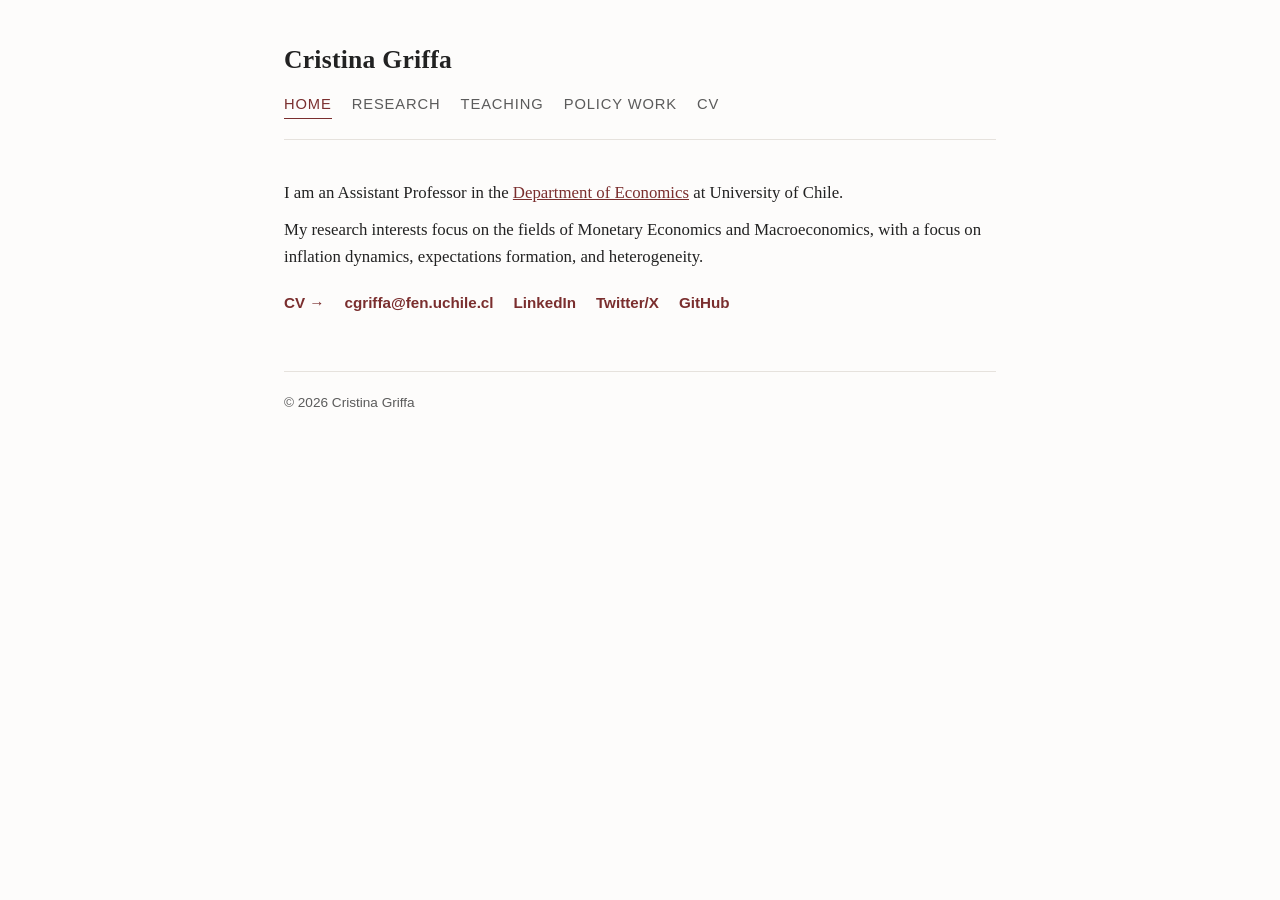
==== index.html @ 1b80ba2e "Add files via upload" ====
<!DOCTYPE html>
<html lang="en">
<head>
<meta charset="UTF-8">
<meta name="viewport" content="width=device-width, initial-scale=1.0">
<title>Cristina Griffa</title>
<meta name="description" content="Cristina Griffa - Assistant Professor, Department of Economics, University of Chile.">
<link rel="stylesheet" href="style.css">
</head>
<body>
<div class="wrapper">
  <header class="site-header">
    <h1><a href="index.html">Cristina Griffa</a></h1>
    <nav class="site-nav">
      <a href="index.html" class="active">Home</a>
      <a href="research.html">Research</a>
      <a href="teaching.html">Teaching</a>
      <a href="policy.html">Policy work</a>
      <a href="cv.html">CV</a>
    </nav>
  </header>

  <main>
    <p class="home-intro">I am an Assistant Professor in the <a href="https://fen.uchile.cl/en" target="_blank" rel="noopener">Department of Economics</a> at University of Chile.</p>

    <p class="home-intro">My research interests focus on the fields of Monetary Economics and Macroeconomics, with a focus on inflation dynamics, expectations formation, and heterogeneity.</p>

    <div class="cta-row">
      <a href="https://github.com/cgriffa/cv/blob/main/Cristina_Griffa_cv.pdf" target="_blank" rel="noopener">CV &#8594;</a>
      <a href="mailto:cgriffa@fen.uchile.cl">cgriffa@fen.uchile.cl</a>
      <a href="https://www.linkedin.com/in/cristina-griffa" target="_blank" rel="noopener">LinkedIn</a>
      <a href="https://twitter.com/cgriffa" target="_blank" rel="noopener">Twitter/X</a>
      <a href="https://github.com/cgriffa" target="_blank" rel="noopener">GitHub</a>
    </div>
  </main>

  <footer class="site-footer">
    &copy; <span id="year"></span> Cristina Griffa
  </footer>
</div>
<script>document.getElementById('year').textContent = new Date().getFullYear();</script>
</body>
</html>
---- style.css ----
:root {
  --text: #222;
  --muted: #5b5b5b;
  --accent: #7a2e2e;
  --bg: #fdfcfb;
  --border: #e6e2dd;
  --max-width: 760px;
}

* {
  box-sizing: border-box;
}

body {
  margin: 0;
  font-family: "Georgia", "Iowan Old Style", serif;
  color: var(--text);
  background: var(--bg);
  line-height: 1.6;
}

.wrapper {
  max-width: var(--max-width);
  margin: 0 auto;
  padding: 2.5rem 1.5rem 4rem;
}

header.site-header {
  display: flex;
  flex-direction: column;
  gap: 0.75rem;
  margin-bottom: 2.5rem;
  border-bottom: 1px solid var(--border);
  padding-bottom: 1.25rem;
}

header.site-header h1 {
  margin: 0;
  font-size: 1.6rem;
  font-weight: 600;
  letter-spacing: 0.01em;
}

header.site-header h1 a {
  color: var(--text);
  text-decoration: none;
}

nav.site-nav {
  display: flex;
  flex-wrap: wrap;
  gap: 1.25rem;
  font-family: "Helvetica Neue", Arial, sans-serif;
  font-size: 0.92rem;
  text-transform: uppercase;
  letter-spacing: 0.06em;
}

nav.site-nav a {
  color: var(--muted);
  text-decoration: none;
  padding-bottom: 2px;
}

nav.site-nav a:hover,
nav.site-nav a.active {
  color: var(--accent);
  border-bottom: 1px solid var(--accent);
}

main h2 {
  font-size: 1.15rem;
  font-family: "Helvetica Neue", Arial, sans-serif;
  text-transform: uppercase;
  letter-spacing: 0.06em;
  color: var(--accent);
  margin-top: 2.25rem;
  margin-bottom: 0.75rem;
}

main h3 {
  font-size: 1rem;
  font-weight: 600;
  margin-bottom: 0.25rem;
}

main p {
  margin: 0.6rem 0;
}

main ul {
  padding-left: 1.2rem;
}

main li {
  margin-bottom: 0.9rem;
}

main li p {
  margin: 0.3rem 0;
}

a {
  color: var(--accent);
}

.byline {
  font-family: "Helvetica Neue", Arial, sans-serif;
  color: var(--muted);
  font-size: 0.95rem;
  margin: 0;
}

.home-intro {
  font-size: 1.05rem;
}

.cta-row {
  display: flex;
  flex-wrap: wrap;
  gap: 1.25rem;
  align-items: center;
  margin-top: 1.25rem;
  font-family: "Helvetica Neue", Arial, sans-serif;
  font-size: 0.95rem;
}

.cta-row a {
  text-decoration: none;
  font-weight: 600;
}

.small-note {
  font-family: "Helvetica Neue", Arial, sans-serif;
  color: var(--muted);
  font-size: 0.88rem;
}

footer.site-footer {
  margin-top: 3.5rem;
  padding-top: 1.25rem;
  border-top: 1px solid var(--border);
  font-family: "Helvetica Neue", Arial, sans-serif;
  color: var(--muted);
  font-size: 0.85rem;
}

.cv-download {
  display: inline-block;
  margin-top: 0.75rem;
  padding: 0.6rem 1.1rem;
  background: var(--accent);
  color: #fff;
  text-decoration: none;
  font-family: "Helvetica Neue", Arial, sans-serif;
  font-size: 0.9rem;
  border-radius: 4px;
}

.cv-download:hover {
  opacity: 0.9;
}

.section-block {
  margin-bottom: 1.5rem;
}

.tag {
  font-family: "Helvetica Neue", Arial, sans-serif;
  font-size: 0.82rem;
  color: var(--muted);
}
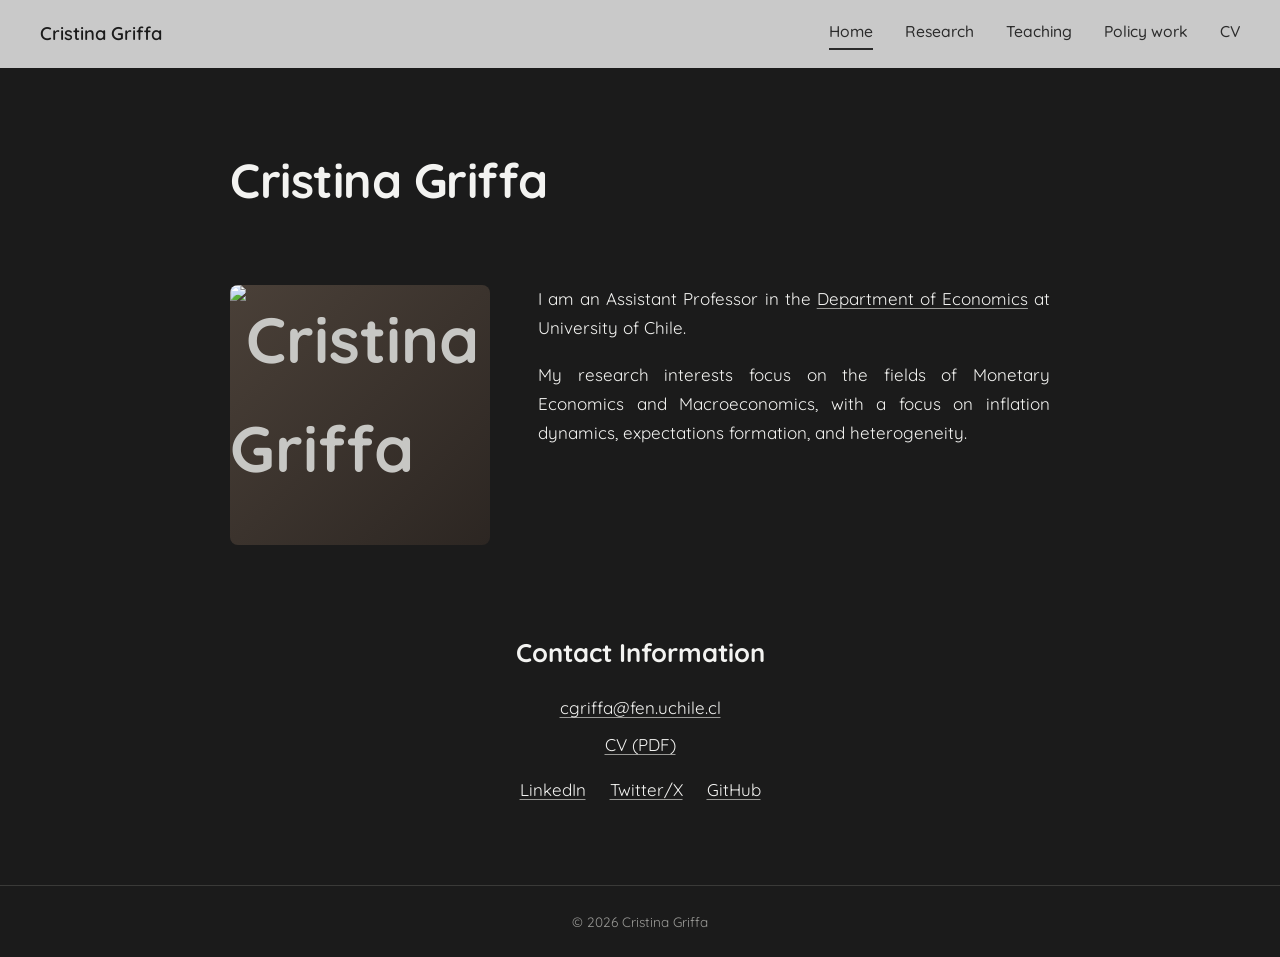
==== commit 5fa1ac02: "Add files via upload" ====
--- a/index.html
+++ b/index.html
@@ -5,39 +5,54 @@
 <meta name="viewport" content="width=device-width, initial-scale=1.0">
 <title>Cristina Griffa</title>
 <meta name="description" content="Cristina Griffa - Assistant Professor, Department of Economics, University of Chile.">
+<link rel="preconnect" href="https://fonts.googleapis.com">
+<link rel="preconnect" href="https://fonts.gstatic.com" crossorigin>
+<link href="https://fonts.googleapis.com/css2?family=Quicksand:wght@400;500;600;700&display=swap" rel="stylesheet">
 <link rel="stylesheet" href="style.css">
 </head>
 <body>
-<div class="wrapper">
-  <header class="site-header">
-    <h1><a href="index.html">Cristina Griffa</a></h1>
-    <nav class="site-nav">
+  <nav class="site-nav">
+    <a class="brand" href="index.html">Cristina Griffa</a>
+    <div class="links">
       <a href="index.html" class="active">Home</a>
       <a href="research.html">Research</a>
       <a href="teaching.html">Teaching</a>
       <a href="policy.html">Policy work</a>
       <a href="cv.html">CV</a>
-    </nav>
+    </div>
+  </nav>
+
+  <header class="hero">
+    <h1>Cristina Griffa</h1>
   </header>
 
-  <main>
-    <p class="home-intro">I am an Assistant Professor in the <a href="https://fen.uchile.cl/en" target="_blank" rel="noopener">Department of Economics</a> at University of Chile.</p>
+  <div class="bio-grid">
+    <div class="bio-photo">
+      <img src="photo.jpg" alt="Cristina Griffa">
+    </div>
+    <div class="bio-text">
+      <p>I am an Assistant Professor in the <a href="https://fen.uchile.cl/en" target="_blank" rel="noopener">Department of Economics</a> at University of Chile.</p>
+      <p>My research interests focus on the fields of Monetary Economics and Macroeconomics, with a focus on inflation dynamics, expectations formation, and heterogeneity.</p>
+    </div>
+  </div>
 
-    <p class="home-intro">My research interests focus on the fields of Monetary Economics and Macroeconomics, with a focus on inflation dynamics, expectations formation, and heterogeneity.</p>
-
-    <div class="cta-row">
-      <a href="https://github.com/cgriffa/cv/blob/main/Cristina_Griffa_cv.pdf" target="_blank" rel="noopener">CV &#8594;</a>
+  <div class="contact-block">
+    <h2>Contact Information</h2>
+    <div class="contact-list">
       <a href="mailto:cgriffa@fen.uchile.cl">cgriffa@fen.uchile.cl</a>
+      <a href="https://github.com/cgriffa/cv/blob/main/Cristina_Griffa_cv.pdf" target="_blank" rel="noopener">CV (PDF)</a>
+    </div>
+    <div class="social-row">
       <a href="https://www.linkedin.com/in/cristina-griffa" target="_blank" rel="noopener">LinkedIn</a>
       <a href="https://twitter.com/cgriffa" target="_blank" rel="noopener">Twitter/X</a>
       <a href="https://github.com/cgriffa" target="_blank" rel="noopener">GitHub</a>
     </div>
-  </main>
+  </div>
 
   <footer class="site-footer">
     &copy; <span id="year"></span> Cristina Griffa
   </footer>
-</div>
-<script>document.getElementById('year').textContent = new Date().getFullYear();</script>
+
+  <script>document.getElementById('year').textContent = new Date().getFullYear();</script>
 </body>
 </html>
--- a/style.css
+++ b/style.css
@@ -1,10 +1,15 @@
 :root {
-  --text: #222;
-  --muted: #5b5b5b;
-  --accent: #7a2e2e;
-  --bg: #fdfcfb;
-  --border: #e6e2dd;
-  --max-width: 760px;
+  --bg: #1b1b1b;
+  --bg-nav: #c9c9c9;
+  --bg-panel: #232323;
+  --text: #f3f3f1;
+  --text-muted: #c7c7c4;
+  --text-dim: #9a9a97;
+  --border: #3a3a38;
+  --accent: #f3f3f1;
+  --pill-bg: #2c2c2a;
+  --pill-border: #4a4a47;
+  --max-width: 900px;
 }
 
 * {
@@ -13,160 +18,267 @@
 
 body {
   margin: 0;
-  font-family: "Georgia", "Iowan Old Style", serif;
+  font-family: 'Quicksand', 'Trebuchet MS', sans-serif;
   color: var(--text);
   background: var(--bg);
-  line-height: 1.6;
-}
-
+  line-height: 1.7;
+  font-size: 17px;
+}
+
+a {
+  color: var(--text);
+  text-decoration: underline;
+  text-decoration-color: var(--text-dim);
+  text-underline-offset: 3px;
+}
+
+a:hover {
+  text-decoration-color: var(--text);
+}
+
+/* Nav */
+nav.site-nav {
+  background: var(--bg-nav);
+  display: flex;
+  align-items: center;
+  justify-content: space-between;
+  flex-wrap: wrap;
+  padding: 1.1rem 2.5rem;
+  gap: 1rem;
+}
+
+nav.site-nav .brand {
+  font-weight: 600;
+  font-size: 1.15rem;
+  color: #1b1b1b;
+  text-decoration: none;
+}
+
+nav.site-nav .links {
+  display: flex;
+  gap: 2rem;
+  flex-wrap: wrap;
+}
+
+nav.site-nav .links a {
+  color: #2b2b2b;
+  text-decoration: none;
+  font-weight: 500;
+  font-size: 0.98rem;
+  padding-bottom: 4px;
+}
+
+nav.site-nav .links a.active {
+  border-bottom: 2px solid #2b2b2b;
+}
+
+nav.site-nav .links a:hover {
+  border-bottom: 2px solid #6b6b6b;
+}
+
+/* Hero */
+.hero {
+  padding: 4.5rem 2.5rem 3rem;
+  max-width: var(--max-width);
+  margin: 0 auto;
+}
+
+.hero h1 {
+  font-size: 3rem;
+  font-weight: 700;
+  margin: 0;
+  letter-spacing: -0.01em;
+}
+
+/* Main content wrapper for inner pages */
 .wrapper {
   max-width: var(--max-width);
   margin: 0 auto;
-  padding: 2.5rem 1.5rem 4rem;
-}
-
-header.site-header {
+  padding: 3rem 2.5rem 5rem;
+}
+
+.wrapper h1 {
+  font-size: 2.4rem;
+  font-weight: 700;
+  margin: 0 0 2rem;
+}
+
+/* Home page bio layout */
+.bio-grid {
+  display: flex;
+  gap: 3rem;
+  align-items: flex-start;
+  max-width: var(--max-width);
+  margin: 0 auto;
+  padding: 1rem 2.5rem 4rem;
+  flex-wrap: wrap;
+}
+
+.bio-photo {
+  flex: 0 0 260px;
+  width: 260px;
+  height: 260px;
+  border-radius: 8px;
+  overflow: hidden;
+  background: linear-gradient(135deg, #4a4038, #2c2622);
+  display: flex;
+  align-items: center;
+  justify-content: center;
+  font-size: 4rem;
+  font-weight: 700;
+  color: var(--text-muted);
+}
+
+.bio-photo img {
+  width: 100%;
+  height: 100%;
+  object-fit: cover;
+  object-position: center 25%;
+  display: block;
+}
+
+.bio-text {
+  flex: 1 1 380px;
+  min-width: 280px;
+  text-align: justify;
+}
+
+.bio-text p {
+  margin: 0 0 1.1rem;
+}
+
+.contact-block {
+  max-width: var(--max-width);
+  margin: 0 auto;
+  padding: 0 2.5rem 5rem;
+}
+
+.contact-block h2 {
+  text-align: center;
+  font-size: 1.6rem;
+  font-weight: 700;
+  margin-bottom: 1.25rem;
+}
+
+.contact-list {
   display: flex;
   flex-direction: column;
-  gap: 0.75rem;
-  margin-bottom: 2.5rem;
+  align-items: center;
+  gap: 0.5rem;
+}
+
+.social-row {
+  display: flex;
+  gap: 1.5rem;
+  margin-top: 1rem;
+  flex-wrap: wrap;
+  justify-content: center;
+}
+
+/* Section headers on inner pages */
+.wrapper h2 {
+  font-size: 1.4rem;
+  font-weight: 700;
+  margin: 2.75rem 0 1.25rem;
+  padding-bottom: 0.5rem;
   border-bottom: 1px solid var(--border);
-  padding-bottom: 1.25rem;
-}
-
-header.site-header h1 {
-  margin: 0;
-  font-size: 1.6rem;
+}
+
+.wrapper h2:first-of-type {
+  margin-top: 0;
+}
+
+/* Entries (papers, jobs, etc.) */
+.entry {
+  margin-bottom: 2.25rem;
+}
+
+.entry h3 {
+  font-size: 1.1rem;
   font-weight: 600;
-  letter-spacing: 0.01em;
-}
-
-header.site-header h1 a {
+  margin: 0 0 0.35rem;
+}
+
+.entry .meta {
+  color: var(--text-muted);
+  font-size: 0.95rem;
+  margin: 0 0 0.6rem;
+}
+
+.entry p {
+  margin: 0.5rem 0;
+  text-align: justify;
+}
+
+.entry .tag {
+  color: var(--text-dim);
+  font-size: 0.88rem;
+}
+
+.pill-row {
+  display: flex;
+  flex-wrap: wrap;
+  gap: 0.6rem;
+  margin: 0.6rem 0 0.9rem;
+}
+
+.pill-row a {
+  background: var(--pill-bg);
+  border: 1px solid var(--pill-border);
+  border-radius: 999px;
+  padding: 0.3rem 0.9rem;
+  font-size: 0.85rem;
+  text-decoration: none;
   color: var(--text);
-  text-decoration: none;
-}
-
-nav.site-nav {
-  display: flex;
-  flex-wrap: wrap;
-  gap: 1.25rem;
-  font-family: "Helvetica Neue", Arial, sans-serif;
-  font-size: 0.92rem;
-  text-transform: uppercase;
-  letter-spacing: 0.06em;
-}
-
-nav.site-nav a {
-  color: var(--muted);
-  text-decoration: none;
-  padding-bottom: 2px;
-}
-
-nav.site-nav a:hover,
-nav.site-nav a.active {
-  color: var(--accent);
-  border-bottom: 1px solid var(--accent);
-}
-
-main h2 {
-  font-size: 1.15rem;
-  font-family: "Helvetica Neue", Arial, sans-serif;
-  text-transform: uppercase;
-  letter-spacing: 0.06em;
-  color: var(--accent);
-  margin-top: 2.25rem;
-  margin-bottom: 0.75rem;
-}
-
-main h3 {
-  font-size: 1rem;
-  font-weight: 600;
-  margin-bottom: 0.25rem;
-}
-
-main p {
-  margin: 0.6rem 0;
-}
-
-main ul {
-  padding-left: 1.2rem;
-}
-
-main li {
-  margin-bottom: 0.9rem;
-}
-
-main li p {
-  margin: 0.3rem 0;
-}
-
-a {
-  color: var(--accent);
-}
-
-.byline {
-  font-family: "Helvetica Neue", Arial, sans-serif;
-  color: var(--muted);
-  font-size: 0.95rem;
-  margin: 0;
-}
-
-.home-intro {
-  font-size: 1.05rem;
-}
-
-.cta-row {
-  display: flex;
-  flex-wrap: wrap;
-  gap: 1.25rem;
-  align-items: center;
-  margin-top: 1.25rem;
-  font-family: "Helvetica Neue", Arial, sans-serif;
-  font-size: 0.95rem;
-}
-
-.cta-row a {
-  text-decoration: none;
-  font-weight: 600;
-}
-
-.small-note {
-  font-family: "Helvetica Neue", Arial, sans-serif;
-  color: var(--muted);
-  font-size: 0.88rem;
-}
-
-footer.site-footer {
-  margin-top: 3.5rem;
-  padding-top: 1.25rem;
-  border-top: 1px solid var(--border);
-  font-family: "Helvetica Neue", Arial, sans-serif;
-  color: var(--muted);
-  font-size: 0.85rem;
+}
+
+.pill-row a:hover {
+  background: var(--pill-border);
+}
+
+/* simple lists (teaching, policy) */
+.wrapper ul {
+  padding-left: 1.3rem;
+  margin: 0.5rem 0 0;
+}
+
+.wrapper li {
+  margin-bottom: 0.6rem;
 }
 
 .cv-download {
   display: inline-block;
-  margin-top: 0.75rem;
-  padding: 0.6rem 1.1rem;
-  background: var(--accent);
-  color: #fff;
-  text-decoration: none;
-  font-family: "Helvetica Neue", Arial, sans-serif;
-  font-size: 0.9rem;
-  border-radius: 4px;
+  margin-top: 1rem;
+  padding: 0.7rem 1.4rem;
+  background: var(--text);
+  color: var(--bg);
+  text-decoration: none;
+  font-weight: 600;
+  border-radius: 999px;
+  font-size: 0.95rem;
 }
 
 .cv-download:hover {
-  opacity: 0.9;
-}
-
-.section-block {
-  margin-bottom: 1.5rem;
-}
-
-.tag {
-  font-family: "Helvetica Neue", Arial, sans-serif;
-  font-size: 0.82rem;
-  color: var(--muted);
-}
+  opacity: 0.85;
+}
+
+footer.site-footer {
+  border-top: 1px solid var(--border);
+  color: var(--text-dim);
+  font-size: 0.85rem;
+  text-align: center;
+  padding: 1.5rem;
+}
+
+@media (max-width: 640px) {
+  .hero h1 {
+    font-size: 2.1rem;
+  }
+  nav.site-nav {
+    padding: 1rem 1.25rem;
+  }
+  .wrapper, .hero, .bio-grid, .contact-block {
+    padding-left: 1.25rem;
+    padding-right: 1.25rem;
+  }
+}
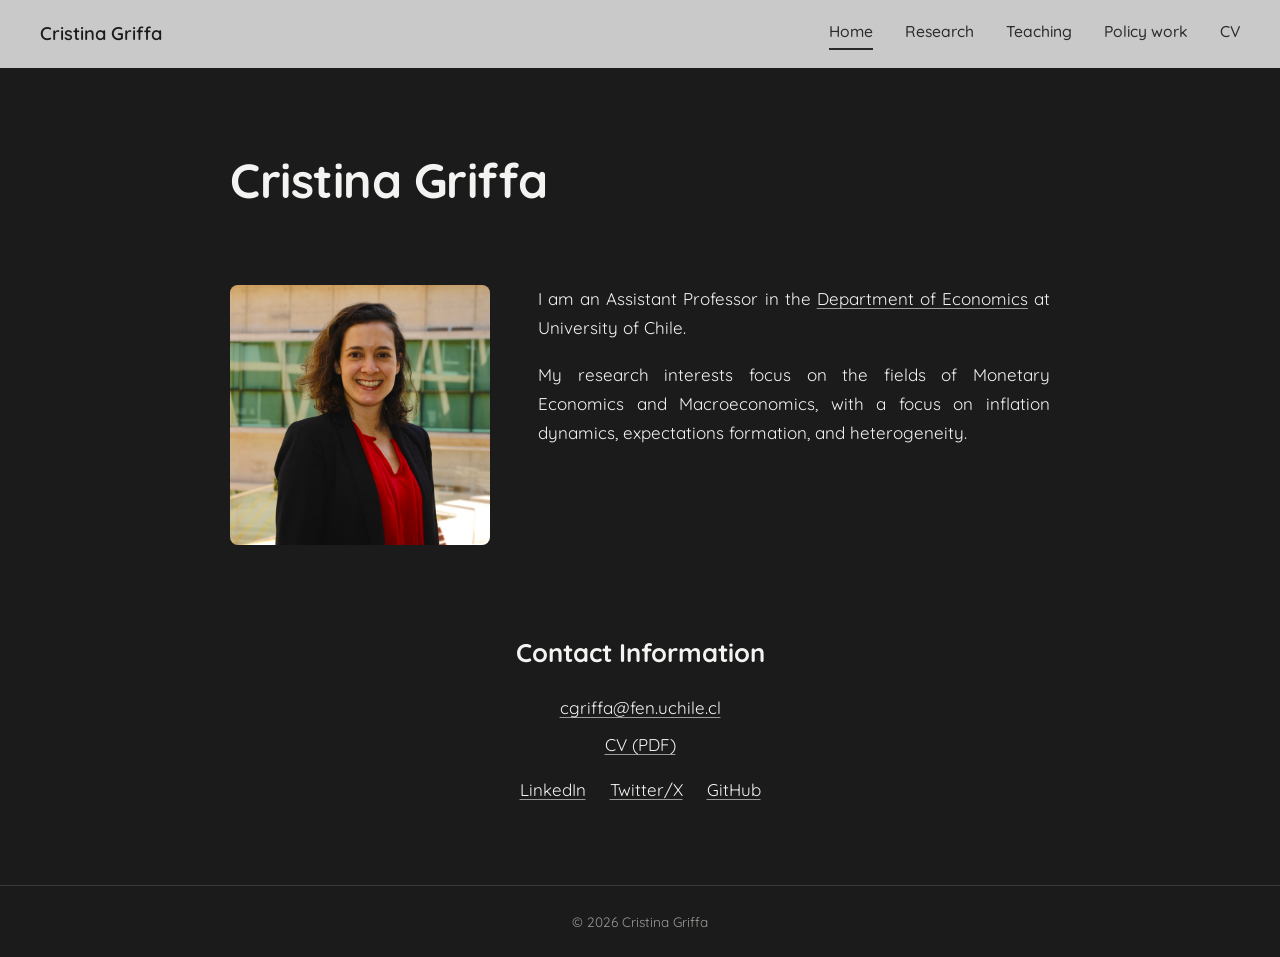
==== commit 5be5fcc9: "Add files via upload" ====
--- a/index.html
+++ b/index.html
@@ -28,7 +28,7 @@
 
   <div class="bio-grid">
     <div class="bio-photo">
-      <img src="photo.jpg" alt="Cristina Griffa">
+      <img src="photo.jpeg" alt="Cristina Griffa">
     </div>
     <div class="bio-text">
       <p>I am an Assistant Professor in the <a href="https://fen.uchile.cl/en" target="_blank" rel="noopener">Department of Economics</a> at University of Chile.</p>
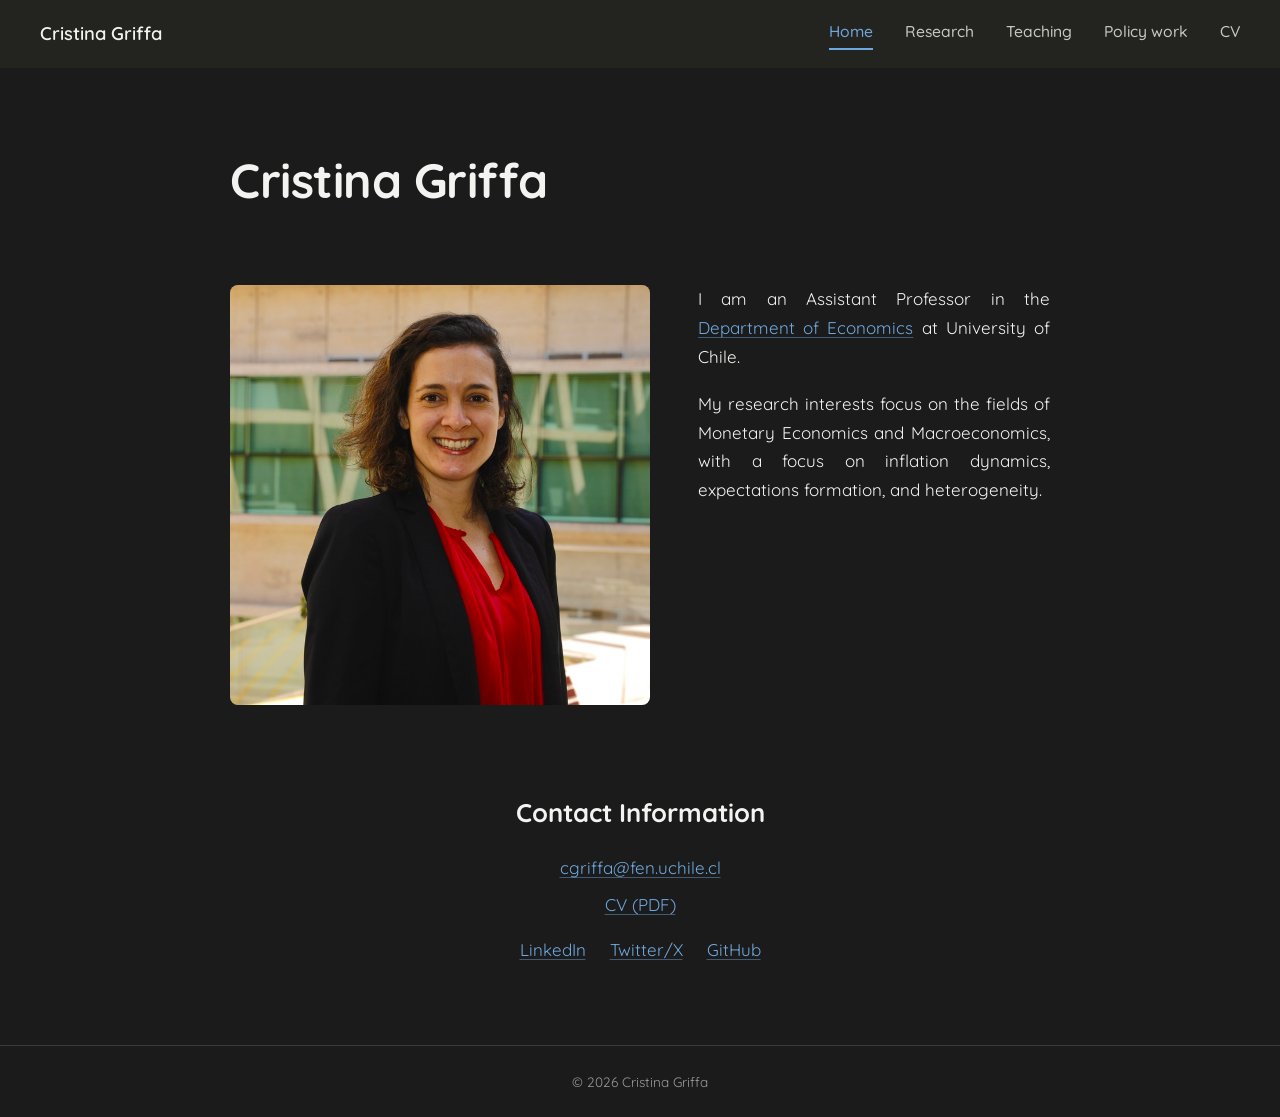
==== commit 5a5727ad: "Add files via upload" ====
--- a/index.html
+++ b/index.html
@@ -5,6 +5,7 @@
 <meta name="viewport" content="width=device-width, initial-scale=1.0">
 <title>Cristina Griffa</title>
 <meta name="description" content="Cristina Griffa - Assistant Professor, Department of Economics, University of Chile.">
+<link rel="canonical" href="https://cristinagriffa.com/">
 <link rel="preconnect" href="https://fonts.googleapis.com">
 <link rel="preconnect" href="https://fonts.gstatic.com" crossorigin>
 <link href="https://fonts.googleapis.com/css2?family=Quicksand:wght@400;500;600;700&display=swap" rel="stylesheet">
--- a/style.css
+++ b/style.css
@@ -1,12 +1,12 @@
 :root {
   --bg: #1b1b1b;
-  --bg-nav: #c9c9c9;
+  --bg-nav: #232320;
   --bg-panel: #232323;
   --text: #f3f3f1;
   --text-muted: #c7c7c4;
   --text-dim: #9a9a97;
   --border: #3a3a38;
-  --accent: #f3f3f1;
+  --accent: #6fa8dc;
   --pill-bg: #2c2c2a;
   --pill-border: #4a4a47;
   --max-width: 900px;
@@ -26,14 +26,14 @@
 }
 
 a {
-  color: var(--text);
+  color: var(--accent);
   text-decoration: underline;
-  text-decoration-color: var(--text-dim);
+  text-decoration-color: rgba(111, 168, 220, 0.45);
   text-underline-offset: 3px;
 }
 
 a:hover {
-  text-decoration-color: var(--text);
+  text-decoration-color: var(--accent);
 }
 
 /* Nav */
@@ -50,7 +50,7 @@
 nav.site-nav .brand {
   font-weight: 600;
   font-size: 1.15rem;
-  color: #1b1b1b;
+  color: var(--text);
   text-decoration: none;
 }
 
@@ -61,7 +61,7 @@
 }
 
 nav.site-nav .links a {
-  color: #2b2b2b;
+  color: var(--text-muted);
   text-decoration: none;
   font-weight: 500;
   font-size: 0.98rem;
@@ -69,11 +69,13 @@
 }
 
 nav.site-nav .links a.active {
-  border-bottom: 2px solid #2b2b2b;
+  color: var(--accent);
+  border-bottom: 2px solid var(--accent);
 }
 
 nav.site-nav .links a:hover {
-  border-bottom: 2px solid #6b6b6b;
+  color: var(--text);
+  border-bottom: 2px solid var(--text-dim);
 }
 
 /* Hero */
@@ -111,13 +113,13 @@
   max-width: var(--max-width);
   margin: 0 auto;
   padding: 1rem 2.5rem 4rem;
-  flex-wrap: wrap;
+  flex-wrap: nowrap;
 }
 
 .bio-photo {
-  flex: 0 0 260px;
-  width: 260px;
-  height: 260px;
+  flex: 0 0 420px;
+  width: 420px;
+  height: 420px;
   border-radius: 8px;
   overflow: hidden;
   background: linear-gradient(135deg, #4a4038, #2c2622);
@@ -138,8 +140,8 @@
 }
 
 .bio-text {
-  flex: 1 1 380px;
-  min-width: 280px;
+  flex: 1 1 300px;
+  min-width: 220px;
   text-align: justify;
 }
 
@@ -177,8 +179,11 @@
 
 /* Section headers on inner pages */
 .wrapper h2 {
-  font-size: 1.4rem;
+  font-size: 1.15rem;
   font-weight: 700;
+  text-transform: uppercase;
+  letter-spacing: 0.08em;
+  color: var(--accent);
   margin: 2.75rem 0 1.25rem;
   padding-bottom: 0.5rem;
   border-bottom: 1px solid var(--border);
@@ -186,6 +191,52 @@
 
 .wrapper h2:first-of-type {
   margin-top: 0;
+}
+
+/* Quick jump sub-nav (research page) */
+.section-nav {
+  display: flex;
+  flex-wrap: wrap;
+  gap: 0.5rem 2rem;
+  margin: 0 0 2.5rem;
+}
+
+.section-nav a {
+  color: var(--accent);
+  font-size: 0.92rem;
+  text-decoration: underline;
+  text-decoration-color: rgba(111, 168, 220, 0.4);
+}
+
+/* Compact paper list */
+.paper-list {
+  list-style: none;
+  padding-left: 0;
+  margin: 0.5rem 0 0;
+}
+
+.paper-list li {
+  margin-bottom: 1.5rem;
+  padding-left: 1.1rem;
+  position: relative;
+}
+
+.paper-list li::before {
+  content: "\2022";
+  color: var(--accent);
+  position: absolute;
+  left: 0;
+}
+
+.paper-list .paper-title {
+  font-weight: 600;
+  line-height: 1.5;
+}
+
+.paper-list .meta {
+  color: var(--text-muted);
+  font-size: 0.92rem;
+  margin: 0.25rem 0 0;
 }
 
 /* Entries (papers, jobs, etc.) */
@@ -213,6 +264,50 @@
 .entry .tag {
   color: var(--text-dim);
   font-size: 0.88rem;
+}
+
+.abstract {
+  margin: 0.6rem 0;
+}
+
+.abstract summary {
+  cursor: pointer;
+  font-weight: 600;
+  font-size: 0.88rem;
+  color: var(--accent);
+  list-style: none;
+  display: inline-flex;
+  align-items: center;
+  gap: 0.4rem;
+  text-decoration: none;
+}
+
+.abstract summary::-webkit-details-marker {
+  display: none;
+}
+
+.abstract summary::before {
+  content: "▸";
+  font-size: 0.75rem;
+  transition: transform 0.15s ease;
+}
+
+.abstract[open] summary::before {
+  transform: rotate(90deg);
+}
+
+.abstract summary:hover {
+  text-decoration: underline;
+}
+
+.abstract p {
+  margin-top: 0.75rem;
+  text-align: justify;
+}
+
+.abstract .tag {
+  color: var(--text-dim);
+  font-size: 0.85rem;
 }
 
 .pill-row {
@@ -236,6 +331,13 @@
   background: var(--pill-border);
 }
 
+.section-note {
+  color: var(--text-muted);
+  font-size: 0.9rem;
+  font-style: italic;
+  margin: 0 0 0.4rem;
+}
+
 /* simple lists (teaching, policy) */
 .wrapper ul {
   padding-left: 1.3rem;
@@ -244,6 +346,26 @@
 
 .wrapper li {
   margin-bottom: 0.6rem;
+}
+
+.wrapper--wide {
+  max-width: 1100px;
+}
+
+.cv-preview {
+  width: 100%;
+  height: 90vh;
+  min-height: 700px;
+  border: 1px solid var(--border);
+  border-radius: 8px;
+  overflow: hidden;
+  background: #2a2a28;
+}
+
+.cv-preview iframe {
+  width: 100%;
+  height: 100%;
+  border: none;
 }
 
 .cv-download {
@@ -281,4 +403,13 @@
     padding-left: 1.25rem;
     padding-right: 1.25rem;
   }
-}
+  .bio-grid {
+    flex-direction: column;
+  }
+  .bio-photo {
+    width: 100%;
+    height: auto;
+    aspect-ratio: 1 / 1;
+    flex-basis: auto;
+  }
+}
